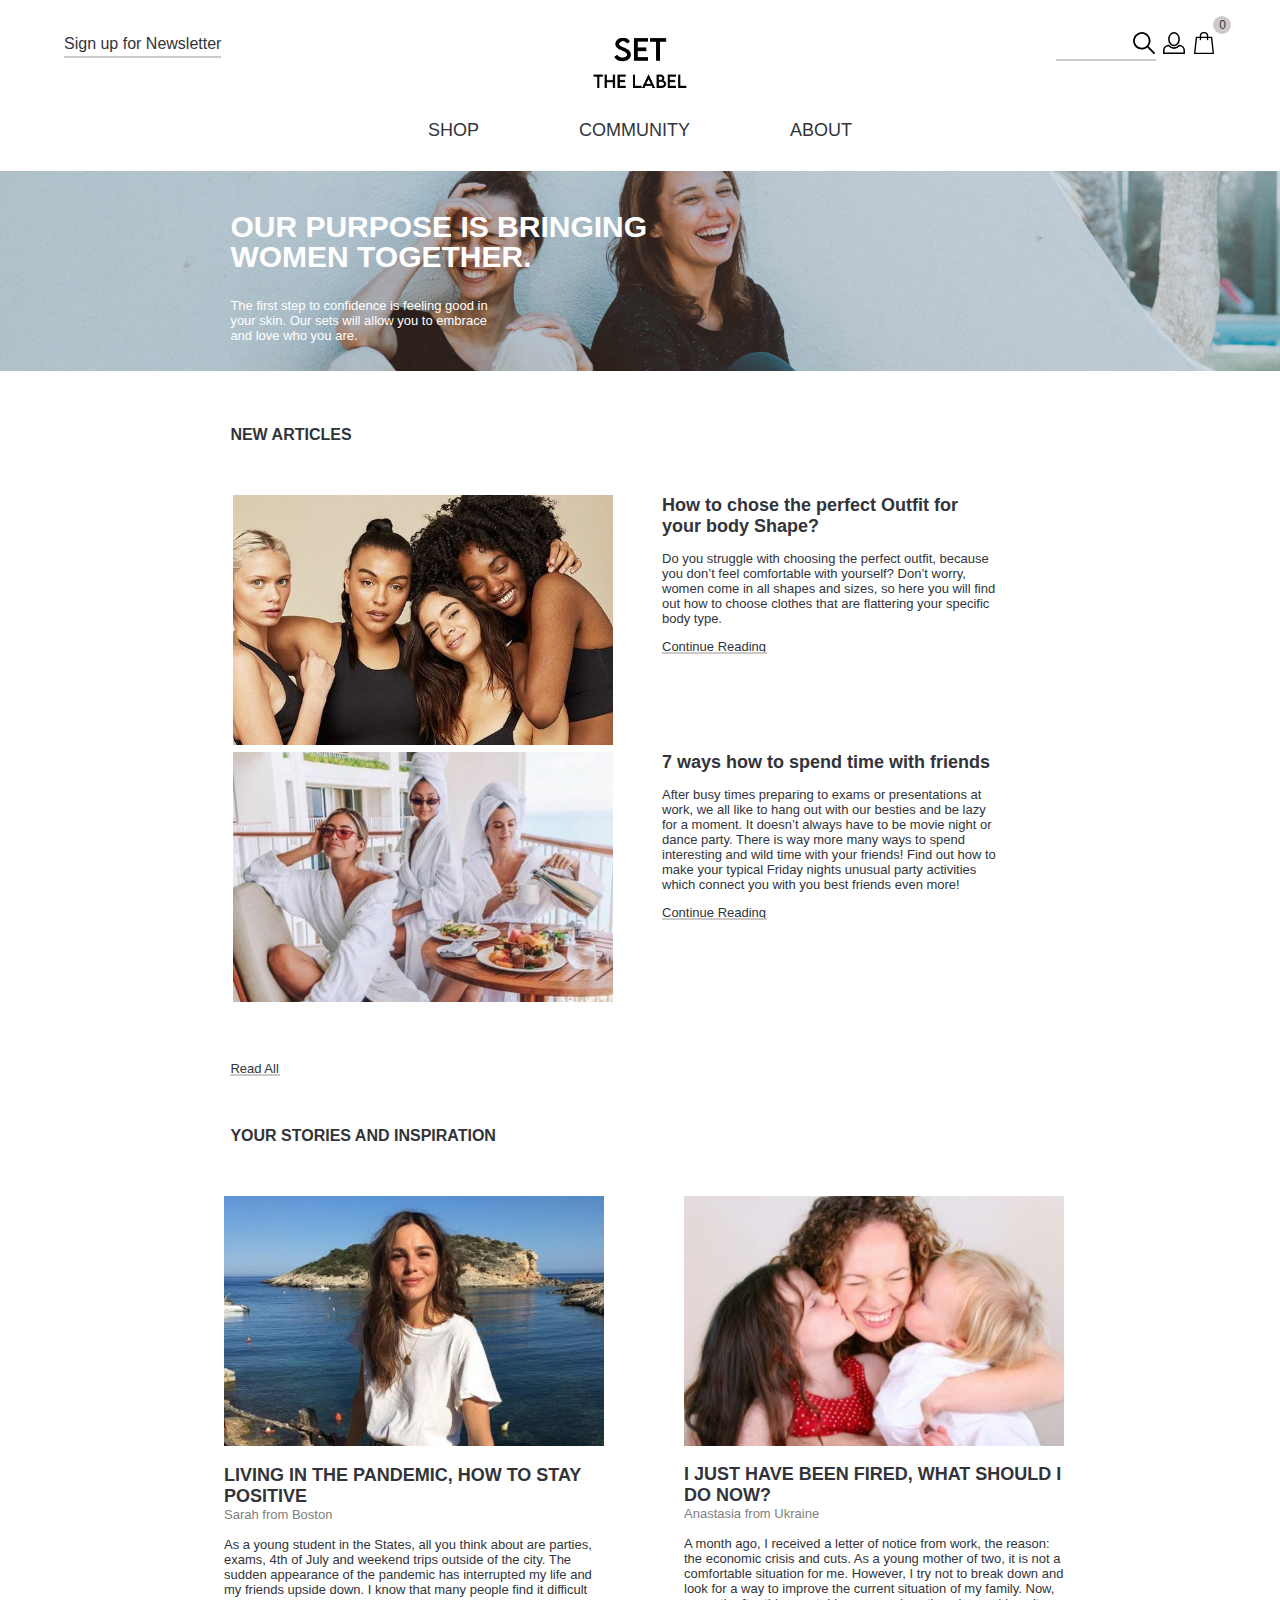
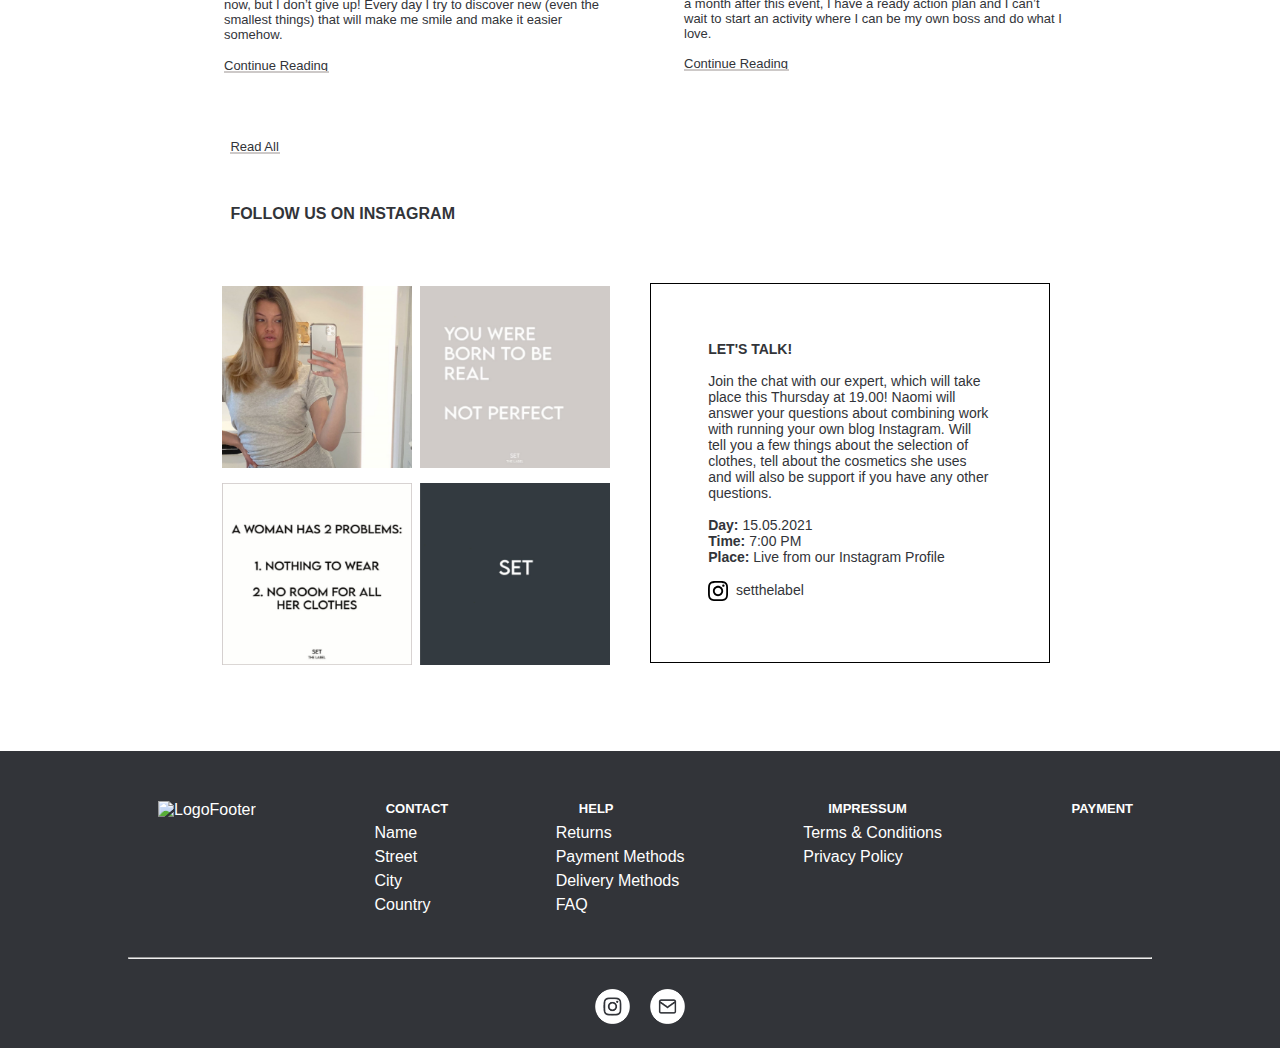
==== community.html @ 4d8b1710 "added community page" ====
<!DOCTYPE html>
<html lang="en">

<head>
  <meta charset="UTF-8" />
  <meta name="viewport" content="width=device-width, initial-scale=1.0" />
  <link rel="stylesheet" href="https://use.typekit.net/lex5vcp.css" />
  <link rel="stylesheet" type="text/css" href="//cdn.jsdelivr.net/npm/slick-carousel@1.8.1/slick/slick.css" />

  <link rel="stylesheet" href="css/community.css" />
  <link rel="stylesheet" href="css/main.css" />

  <title>Set The Label | COMMUNITY</title>
</head>

<body>
  <header>
    <div class="top-layer">
      <p class="newsletter-btn">Sign up for Newsletter</p>
      <a href="index.html"><img src="resources/icons/logo.png" class="logo" alt="Logo" /></a>
      <div class="sidenav">
        <button class="search-icon"><img src="resources/icons/search.svg" class="sidenav-icon" alt="Search Icon" /></button>
        <img src="resources/icons/avatar.svg" class="sidenav-icon" alt="Avatar Icon" />
        <button class="bag-icon"><img src="resources/icons/bag.svg" class="sidenav-icon " alt="Bag Icon" /></button>
      </div>
    </div>
    <nav>
      <a href="pages/shop.html" class="nav-item">Shop</a>
      <a href="pages/community.html" class="nav-item">Community</a>
      <a href="pages/about.html" class="nav-item">About</a>
    </nav>
  </header>

  <section class="community">
    <img src="resources/images/two_women_sitting_on_white_ben.png" alt="Two women laughing">
    <h1>Our purpose is bringing women together.</h1>
    <h2>The first step to confidence is feeling good in your skin. Our sets will allow you to embrace and love who you are.
    </h2>
  </section>



<main>


<!--NEW ARTICLES-->


<h3 class="headline">NEW ARTICLES</h3>

<div class="flex-container">

  <div>
  <img src="resources/images/body2.jpg" class="img" alt="Body Positivity">
  </div>

  <div class="section-text">
        <h2>How to chose the perfect Outfit for your body Shape?</h2>
        <p class="h3">Do you struggle with choosing the perfect outfit, because you don’t feel comfortable with yourself? Don’t worry, women come in all shapes and sizes, so here you will find  out how to choose clothes that are flattering your specific body type.
        </p>
        <a href="#">
        <p class="h3 btn">Continue Reading</p>
        </a>
  </div>
</div>


<div class="flex-container">

  <div>
  <img src="resources/images/friends1.png" class="img" alt="Friends">
  </div>

  <div class="section-text">
        <h2>7 ways how to spend time with friends</h2>
        <p class="h3">After busy times preparing to exams or presentations at work, we all like to hang out with our besties and be lazy for a moment. It doesn’t always have to be movie night or dance party. There is way more many ways to spend interesting and wild time with your friends! Find out how to make your typical Friday nights unusual party activities which connect you with you best friends even more!
        </p>
        <a href="#">
        <p class="h3 btn">Continue Reading</p>
        </a></div>
</div>

<a href="#">
<p class="button btn2">Read All</p>
</a>



<!--STORIES AND INSPIRATIONS-->



<h3 class="headline">YOUR STORIES AND INSPIRATION</h3>

<div class="flex-container2">

  <div>
      <figure>
          <img src="resources/images/sarah.jpg" class="img2" alt="Sarah">
      </figure>
      <figcaption>
        <div>
        <h2>LIVING IN THE PANDEMIC, HOW TO STAY POSITIVE</h2>
        <p class="info">Sarah from Boston</p>
            <p class="h3">As a young student in the States, all you think about are parties, exams, 4th of July and weekend trips outside of the city. The sudden appearance of the pandemic has interrupted my life and my friends upside down. I know that many people find it difficult now, but I don’t give up! Every day I try to discover new (even the smallest things) that will make me smile and make it easier somehow.</p>
        <a href="#">
        <p class="h3 btn">Continue Reading</p>
        </a>
        </div>
      </figcaption>
  </div>


  <div class="img2 img3">
      <figure>
        <img src="resources/images/memeluk_anak_1024x682_e1500888.png" class="img2" alt="Anastasia">
      </figure>
      <figcaption>
        <div>
        <h2>I JUST HAVE BEEN FIRED, WHAT SHOULD I DO NOW?</h2>
        <p class="info">Anastasia from Ukraine</p>
        <p class="h3">A month ago, I received a letter of notice from work, the reason: the economic crisis and cuts. As a young mother of two, it is not a comfortable situation for me. However, I try not to break down and look for a way to improve the current situation of my family. Now, a month after this event, I have a ready action plan and I can’t wait to start an activity where I can be my own boss and do what I love.</p>
        <a href="#">
        <p class="h3 btn">Continue Reading</p>
        </a>
        </div>
      </figcaption>
  </div>
</div>

<a href="#">
<p class="button btn2">Read All</p>
</a>



<!--FOLLOW US ON INSTAGRAM-->



<h3 class="headline">FOLLOW US ON INSTAGRAM</h3>

<div class="insta-flex">
  <div class="flex-container3">
    <div>
    <div>
    <img  src="resources/images/Zrzut_ekranu_2020_05_8_o_21_36_b.png" class="Insta" alt="Instagram Post">
    </div>

    <div>
    <img src="resources/images/Zrzut_ekranu_2020_05_8_o_21_36_ce.png" class="Insta" alt="Instagram Post">
    </div>
    </div>

  <div>
    <div>
    <img  src="resources/images/Zrzut_ekranu_2020_05_8_o_21_36.png" class="Insta" alt="Instagram Post">
    </div>

    <div>
    <img src="resources/images/Zrzut_ekranu_2020_05_8_o_21_35.png" class="Insta" alt="Instagram Post">
    </div>
  </div>
 </div>

  <div>
    <div class="flex-container4">
    <p><strong>LET'S TALK!</strong></p><br>
    <p>Join the chat with our expert, which will take place this Thursday at 19.00! Naomi will answer your questions about combining work with running your own blog Instagram. Will tell you a few things about the selection of clothes, tell about the cosmetics she uses and will also be support if you have any other questions.</p><br>
    <p><strong>Day:</strong> 15.05.2021</p>
    <p><strong>Time:</strong> 7:00 PM </p>
    <p><strong>Place:</strong> Live from our Instagram Profile</p><br>
    <p><a href="https://instagram.com/setthelabel?igshid=az5zh1amlciv" target="_blank"><img align="center" src="resources/icons/instagram.svg" class="insta-icon" alt="Instagram Icon"> setthelabel</a></p>
    </div>
  </div>
</div>

</main>




<!--FOOTER-->



<footer>
    <div class="flex-footer">
      <img src="resources/images/logo-white.png" class="logo-footer" alt="LogoFooter" />
      <div>
        <h3>Contact</h3>
        <p>Name</p>
        <p>Street</p>
        <p>City</p>
        <p>Country</p>
      </div>
      <div>
        <h3>Help</h3>
        <p>Returns</p>
        <p>Payment Methods</p>
        <p>Delivery Methods</p>
        <p>FAQ</p>
      </div>
      <div>
        <h3>Impressum</h3>
        <p>Terms & Conditions</p>
        <p>Privacy Policy</p>
      </div>
      <div>
        <h3>Payment</h3>
      </div>
    </div>
    <hr>
    <div class="some">
      <a href="http://instagram.com/setthelabel?igshid=az5zh1amlciv"><img src="resources/icons/instagram.png"
          class="some-icon" alt="Instagram"></a>
      <img src="resources/icons/mail.png" class="some-icon" alt="Mail">
    </div>
</footer>

<script src="https://cdnjs.cloudflare.com/ajax/libs/jquery/3.5.1/jquery.min.js" integrity="sha256-9/aliU8dGd2tb6OSsuzixeV4y/faTqgFtohetphbbj0=" crossorigin="anonymous"></script>
<script type="text/javascript" src="//cdn.jsdelivr.net/npm/slick-carousel@1.8.1/slick/slick.min.js"></script>

<script src="js/index.js"></script>

</body>

</html>
---- css/community.css ----
.community {
  position: relative;
  color: white;
  align-content: center;
  justify-content: center;
}

.community img {
  width: 100%;
  height: 200px;
  object-fit: cover;
  object-position: top;
  transform: scaleX(-1);
}

.community h1 {
  text-transform: uppercase;
  font-size: 30px;
  width: 60%;
  line-height: 1;
  position: absolute;
  top: 45%;
  transform: translateY(-85%);
  align-content: center;
  justify-content: center;
  padding-left: 18%;
}

.community h2 {
  position: absolute;
  width: 40%;
  font-weight: 400;
  font-size: 13px;
  top: 80%;
   align-content: center;
  justify-content: center;
  text-align: left;
  transform: translateY(-80%);
    padding-left: 18%;
}

/* MAIN */

h3 {
    font-size: 13px;
    align-content: center;
    justify-content: center;
    padding-left: 18%;
}

.headline {
    margin: 4% 0 4% 0;
    align-content: center;
    justify-content: center;
    font-size: 16px;
}



h2{
    font-size: 18px;
}

.h3 {
    font-size: 13px;
    margin-top: 4%;
}


.img {
    height: 250px;
    width: 380px;
    object-fit: cover;
    object-position: top;
    margin: 0 4%;
}

.btn {
  font-weight: 500;
  position: relative;
}

.btn::after {
  content: "";
  width: 105px;
  height: 2px;
  position: absolute;
  background-color: #CDC9C8;
  bottom: 0;
  left: 0;
}

.btn2 {
  font-weight: 500;
  position: relative;
margin-left: 18%;
}

.btn2::after {
  content: "";
  width: 50px;
  height: 2px;
  position: absolute;
  background-color: #CDC9C8;
  bottom: 0;
  left: 0;
}

/* NEW ARTICLES */

.flex-container {
  display: flex;
 align-content: center;
  justify-content: center;
}

.flex-container > div {
  font-size: 30px;
  padding-right: 5%;
}

.section-text {
  width: 400px;

}

.button {
 align-content: center;
  justify-content: center;
  font-size: 13px;
  margin-top: 4%;
}

/* STORIES & INSPIRATION */

.flex-container2 {
  display: flex;
 align-content: center;
  justify-content: center;
}


.img2 {
  width: 380px;
  height: 250px;
  object-fit: cover;
  object-position: top;
  margin: 0 4%;
}

.img3 {
  padding-left: 30px;
}

.info {
  color: grey;
  font-size: 13px;
}

figcaption {
  display: block;
  text-align: left;
  margin: 4%;
  width: 380px;
}

/* FOLLOW US ON INSTAGRAM */

.flex-container3 {
  display: flex;
  align-content: center;
  justify-content: center;
}

.flex-container3 > div {
  font-size: 30px;
  padding: 2% 2% 2% 0;
}

.Insta {
  height: 190px;
  width: 190px;
  padding: 2% 0 2% 0;
}

.flex-container4 {
  width: 400px;
  height: 380px;
  margin-left: 40px;
  border-style: solid;
  border-width: thin;
  border-color: black;
  font-size: 14px;
  padding: 13%;
  margin-top: 2%;
  margin-bottom: 20%;
}

.insta-icon {
  width: 20px;
  margin-right: 4px;
}

.insta-flex {
  display: flex;
   align-content: center;
  justify-content: center;
}
---- css/main.css ----
/* navigation and footer */

@font-face {
  font-family: "lemonmilk";
  src: url(../resources/fonts/LEMONMILK-Regular.otf);
}

* {
  margin: 0;
  padding: 0;
  box-sizing: border-box;
}

body {
  font-family: interstate, sans-serif;
  color: #323439;
  font-size: 16px;
}

a {
  color: #323439;
  text-decoration: none;
}

button {
  color: #323439;
  font-family: interstate, sans-serif;
  background: none;
  border: none;
}

/* HEADER */

header {
  width: 90%;
  max-width: 1800px;
  margin: 0 auto;
}

.top-layer {
  display: flex;
  justify-content: space-between;
  margin-top: 30px;
}

.newsletter-btn {
  margin-top: 5px;
  font-weight: 500;
  position: relative;
  display: inline-block;
}

.newsletter-btn::after {
  content: "";
  width: 100%;
  height: 2px;
 position: absolute;
 bottom: 2px;
 left: 0;
  background-color: #CDC9C8;
}

.logo {
  height: 50px;
  position: absolute;
  top: 7%;
  left: 50%;
  transform: translate(-50%, -50%);
}

.sidenav-icon {
  height: 22px;
  margin: 2px;
}

.search-icon {
  position: relative;
}

.search-icon::after {
  content: "";
  width: 100px;
  height: 2px;
  background-color: #CDC9C8;
  position: absolute;
  bottom: -2px;
  left: -75px;
}

.bag-icon {
  position: relative;
}

.bag-icon::before {
  content: "0";
  
  font-size: 12px;
  font-weight: 500;
  z-index: 1;
  position: absolute;
  top: -12px;
  right: -10px;
 
}

.bag-icon::after {
  content: "";
  border-radius: 50%;
  width: 18px;
  height: 18px;
   background: #CDC9C8;
   position: absolute;
  top: -14px;
  right: -15px;
}

/* MAIN NAVIGATION */

nav {
  text-transform: uppercase;
  display: flex;
  justify-content: center;
  font-size: 18px;
  color: black;
}

.nav-item {
  margin: 60px 50px 30px;
}

.nav-item:hover {
  color: #CDC9C8;
}

/* FOOTER */

footer {
  background-color: #323439;
  color: white;
}

footer h3 {
  text-transform: uppercase;
  margin-bottom: 5px;
}

footer p {
  line-height: 1.5;
}

.logo-footer {
  height: 60px;
}

.flex-footer {
  display: flex;
  flex-direction: row;
  justify-content: space-between;
  padding: 30px;
  padding-top: 50px;
  width: 80%;
  margin: auto;

}

hr {
  margin: 10px auto;
  width: 80%;
  height: 1px;
  background: white;
}

.some {
  display: flex;
  flex-direction: row;
  justify-content: center;
}

.some-icon {
  height: 35px;
  width: 35px;
  margin: 20px 10px;
}

/* NEWSLETTER */

.newsletter_container {
    text-align: left;
    background-color: #323439;
    height: 250px;
    margin-top: 50px;
    color: white;
    display: flex;
    justify-content: center;
    padding-top: 80px;
    }

.tiny_paragraph {
    max-width: 400px;
    margin: auto;
    font-size: 23px;
    font-family: "lemonmilk";
    }


/* BANNER */


.header_container {
    position: absolute;
    top: 55%;
    left: 25%;
    transform: translateX(-50%) translateY(-50%);
    text-align:left;
    width: 40%;
}

.header_text {
    position: absolute;
    top: 70%;
    left: 20%;
    transform: translateX(-50%) translateY(-50%);
    text-align:left;
    width: 30%;
}

.site_title {
    font: 70px "lemonmilk";
    color: white;
}

.under_title {
    color: white;
    font-size: 20px;
}
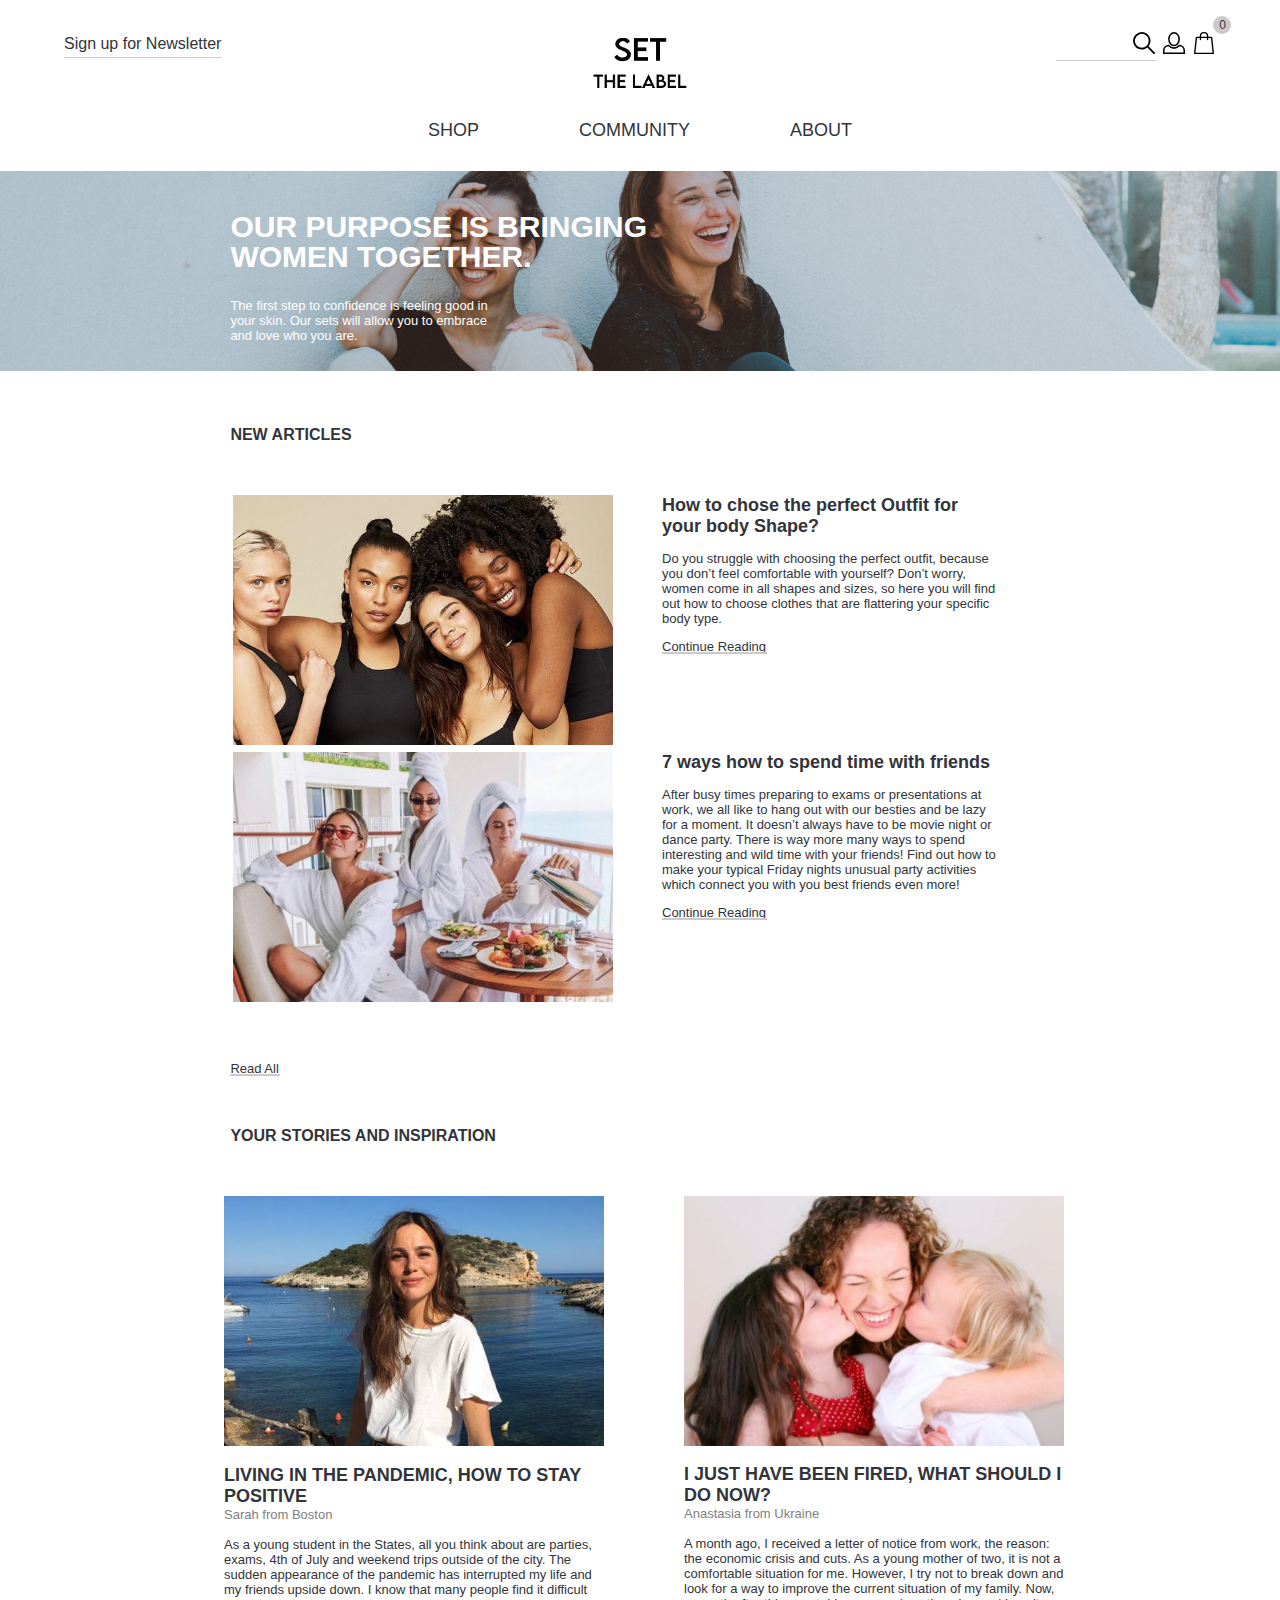
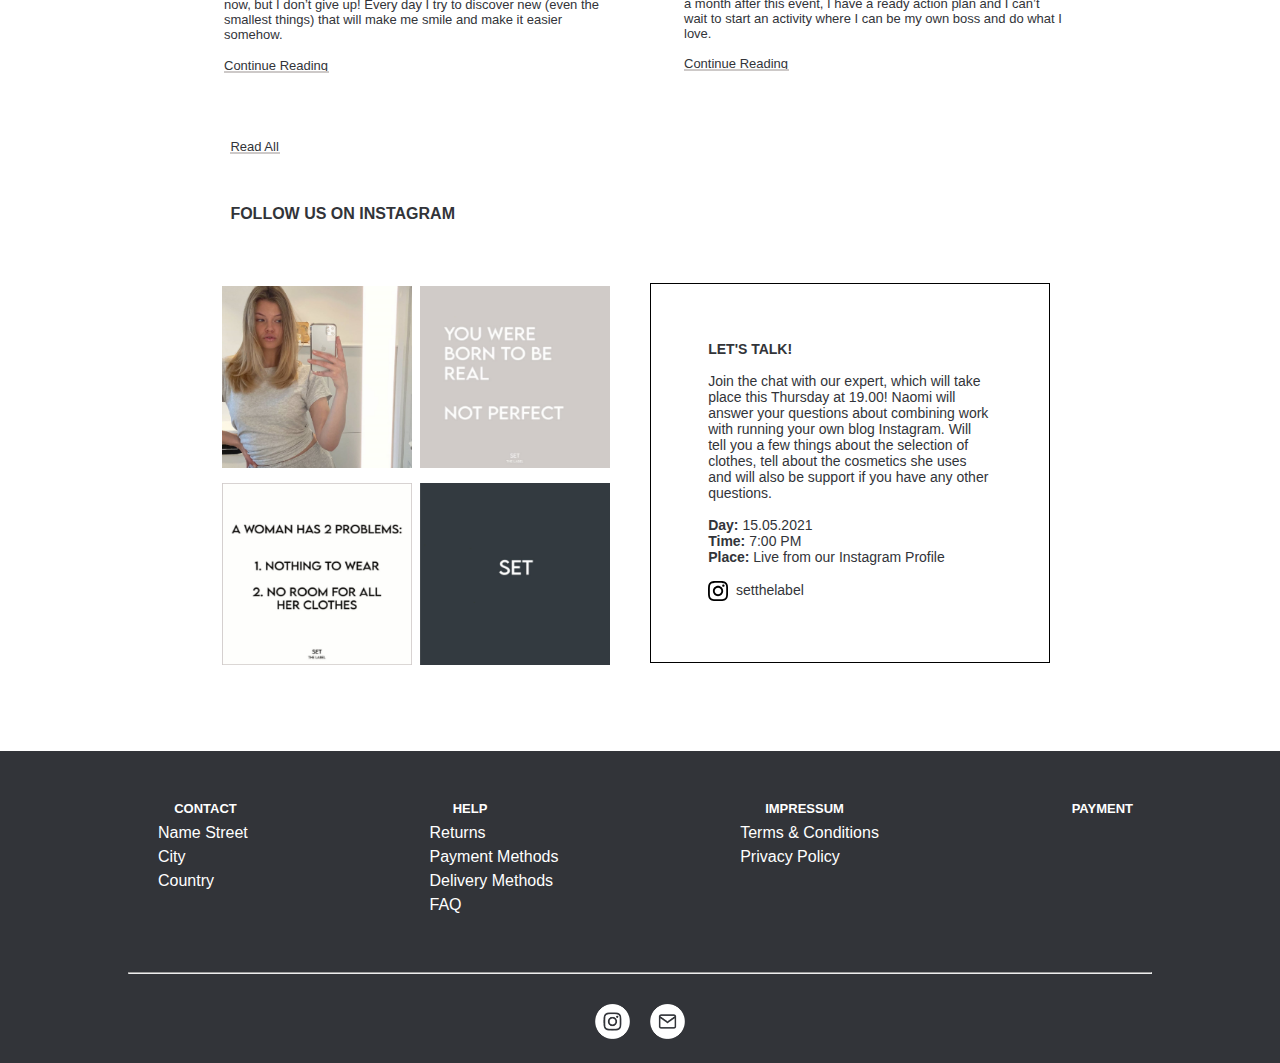
==== commit 3a61a98a: "Added mobile footer to all pages" ====
--- a/community.html
+++ b/community.html
@@ -184,39 +184,39 @@
 
 
 
-<footer>
-    <div class="flex-footer">
-      <img src="resources/images/logo-white.png" class="logo-footer" alt="LogoFooter" />
-      <div>
-        <h3>Contact</h3>
-        <p>Name</p>
-        <p>Street</p>
-        <p>City</p>
-        <p>Country</p>
-      </div>
-      <div>
-        <h3>Help</h3>
-        <p>Returns</p>
-        <p>Payment Methods</p>
-        <p>Delivery Methods</p>
-        <p>FAQ</p>
-      </div>
-      <div>
-        <h3>Impressum</h3>
-        <p>Terms & Conditions</p>
-        <p>Privacy Policy</p>
-      </div>
-      <div>
-        <h3>Payment</h3>
-      </div>
-    </div>
-    <hr>
-    <div class="some">
-      <a href="http://instagram.com/setthelabel?igshid=az5zh1amlciv"><img src="resources/icons/instagram.png"
-          class="some-icon" alt="Instagram"></a>
-      <img src="resources/icons/mail.png" class="some-icon" alt="Mail">
-    </div>
-</footer>
+    <footer>
+        <div class="flex-footer">
+            <img src="../resources/images/logo-white.png" class="logo-footer" alt="LogoFooter" />
+            <div>
+                <h3>Contact</h3>
+                <p>Name
+                Street <br>
+                City<br>
+                Country</p>
+            </div>
+            <div>
+                <h3>Help</h3>
+                <p>Returns<br>
+                Payment Methods<br>
+                Delivery Methods<br>
+                FAQ</p>
+            </div>
+            <div>
+                <h3>Impressum</h3>
+                <p>Terms & Conditions<br>
+                Privacy Policy</p>
+            </div>
+            <div>
+                <h3>Payment</h3>
+            </div>
+        </div>
+        <hr>
+        <div class="some">
+            <a href="http://instagram.com/setthelabel?igshid=az5zh1amlciv"><img src="../resources/icons/instagram.png"
+            class="some-icon" alt="Instagram"></a>
+            <img src="../resources/icons/mail.png" class="some-icon" alt="Mail">
+        </div>
+    </footer>
 
 <script src="https://cdnjs.cloudflare.com/ajax/libs/jquery/3.5.1/jquery.min.js" integrity="sha256-9/aliU8dGd2tb6OSsuzixeV4y/faTqgFtohetphbbj0=" crossorigin="anonymous"></script>
 <script type="text/javascript" src="//cdn.jsdelivr.net/npm/slick-carousel@1.8.1/slick/slick.min.js"></script>
--- a/css/main.css
+++ b/css/main.css
@@ -53,7 +53,7 @@
 .newsletter-btn::after {
   content: "";
   width: 100%;
-  height: 2px;
+  height: 1px;
  position: absolute;
  bottom: 2px;
  left: 0;
@@ -80,7 +80,7 @@
 .search-icon::after {
   content: "";
   width: 100px;
-  height: 2px;
+  height: 1px;
   background-color: #CDC9C8;
   position: absolute;
   bottom: -2px;
@@ -137,6 +137,7 @@
 footer {
   background-color: #323439;
   color: white;
+    height: auto;
 }
 
 footer h3 {
@@ -146,6 +147,183 @@
 
 footer p {
   line-height: 1.5;
+margin-bottom: 15px;
+}
+
+.logo-footer {
+  display: none;
+}
+
+.flex-footer {
+  display: flex;
+  flex-direction: column;
+    justify-content: center;
+    text-align: center;
+    padding-top: 40px;
+}
+
+hr {
+  margin: 10px auto;
+  width: 80%;
+  height: 1px;
+  background: white;
+}
+
+.some {
+  display: flex;
+  flex-direction: row;
+  justify-content: center;
+}
+
+.some-icon {
+  height: 35px;
+  width: 35px;
+  margin: 20px 10px;
+}
+
+
+
+
+/* FOR SCREENS */
+
+@media (min-width: 990px) {
+
+body {
+  font-family: interstate, sans-serif;
+  color: #323439;
+  font-size: 16px;
+}
+
+a {
+  color: #323439;
+  text-decoration: none;
+}
+
+button {
+  color: #323439;
+  font-family: interstate, sans-serif;
+  background: none;
+  border: none;
+}
+
+/* HEADER */
+
+header {
+  width: 90%;
+  max-width: 1800px;
+  margin: 0 auto;
+}
+
+.top-layer {
+  display: flex;
+  justify-content: space-between;
+  margin-top: 30px;
+}
+
+.newsletter-btn {
+  margin-top: 5px;
+  font-weight: 500;
+  position: relative;
+  display: inline-block;
+}
+
+.newsletter-btn::after {
+  content: "";
+  width: 100%;
+  height: 1px;
+ position: absolute;
+ bottom: 2px;
+ left: 0;
+  background-color: #CDC9C8;
+}
+
+.logo {
+  height: 50px;
+  position: absolute;
+  top: 7%;
+  left: 50%;
+  transform: translate(-50%, -50%);
+}
+
+.sidenav-icon {
+  height: 22px;
+  margin: 2px;
+}
+
+.search-icon {
+  position: relative;
+}
+
+.search-icon::after {
+  content: "";
+  width: 100px;
+  height: 1px;
+  background-color: #CDC9C8;
+  position: absolute;
+  bottom: -2px;
+  left: -75px;
+}
+
+.bag-icon {
+  position: relative;
+}
+
+.bag-icon::before {
+  content: "0";
+
+  font-size: 12px;
+  font-weight: 500;
+  z-index: 1;
+  position: absolute;
+  top: -12px;
+  right: -10px;
+
+}
+
+.bag-icon::after {
+  content: "";
+  border-radius: 50%;
+  width: 18px;
+  height: 18px;
+   background: #CDC9C8;
+   position: absolute;
+  top: -14px;
+  right: -15px;
+}
+
+/* MAIN NAVIGATION */
+
+nav {
+  text-transform: uppercase;
+  display: flex;
+  justify-content: center;
+  font-size: 18px;
+  color: black;
+}
+
+.nav-item {
+  margin: 60px 50px 30px;
+}
+
+.nav-item:hover {
+  color: #CDC9C8;
+}
+
+/* FOOTER */
+
+footer {
+  background-color: #323439;
+  color: white;
+    height: auto;
+}
+
+footer h3 {
+  text-transform: uppercase;
+  margin-bottom: 5px;
+}
+
+footer p {
+  line-height: 1.5;
 }
 
 .logo-footer {
@@ -156,11 +334,11 @@
   display: flex;
   flex-direction: row;
   justify-content: space-between;
+    text-align: left;
   padding: 30px;
   padding-top: 50px;
   width: 80%;
   margin: auto;
-
 }
 
 hr {
@@ -181,67 +359,14 @@
   width: 35px;
   margin: 20px 10px;
 }
-
-/* NEWSLETTER */
-
-.newsletter_container {
-    text-align: left;
-    background-color: #323439;
-    height: 250px;
-    margin-top: 50px;
-    color: white;
-    display: flex;
-    justify-content: center;
-    padding-top: 80px;
-    }
-
-.tiny_paragraph {
-    max-width: 400px;
-    margin: auto;
-    font-size: 23px;
-    font-family: "lemonmilk";
-    }
-
-
-/* BANNER */
-
-
-.header_container {
-    position: absolute;
-    top: 55%;
-    left: 25%;
-    transform: translateX(-50%) translateY(-50%);
-    text-align:left;
-    width: 40%;
-}
-
-.header_text {
-    position: absolute;
-    top: 70%;
-    left: 20%;
-    transform: translateX(-50%) translateY(-50%);
-    text-align:left;
-    width: 30%;
-}
-
-.site_title {
-    font: 70px "lemonmilk";
-    color: white;
-}
-
-.under_title {
-    color: white;
-    font-size: 20px;
-}
-
-
-
-
-
-
-
-
-
-
-
-
+}
+
+
+
+
+
+
+
+
+
+
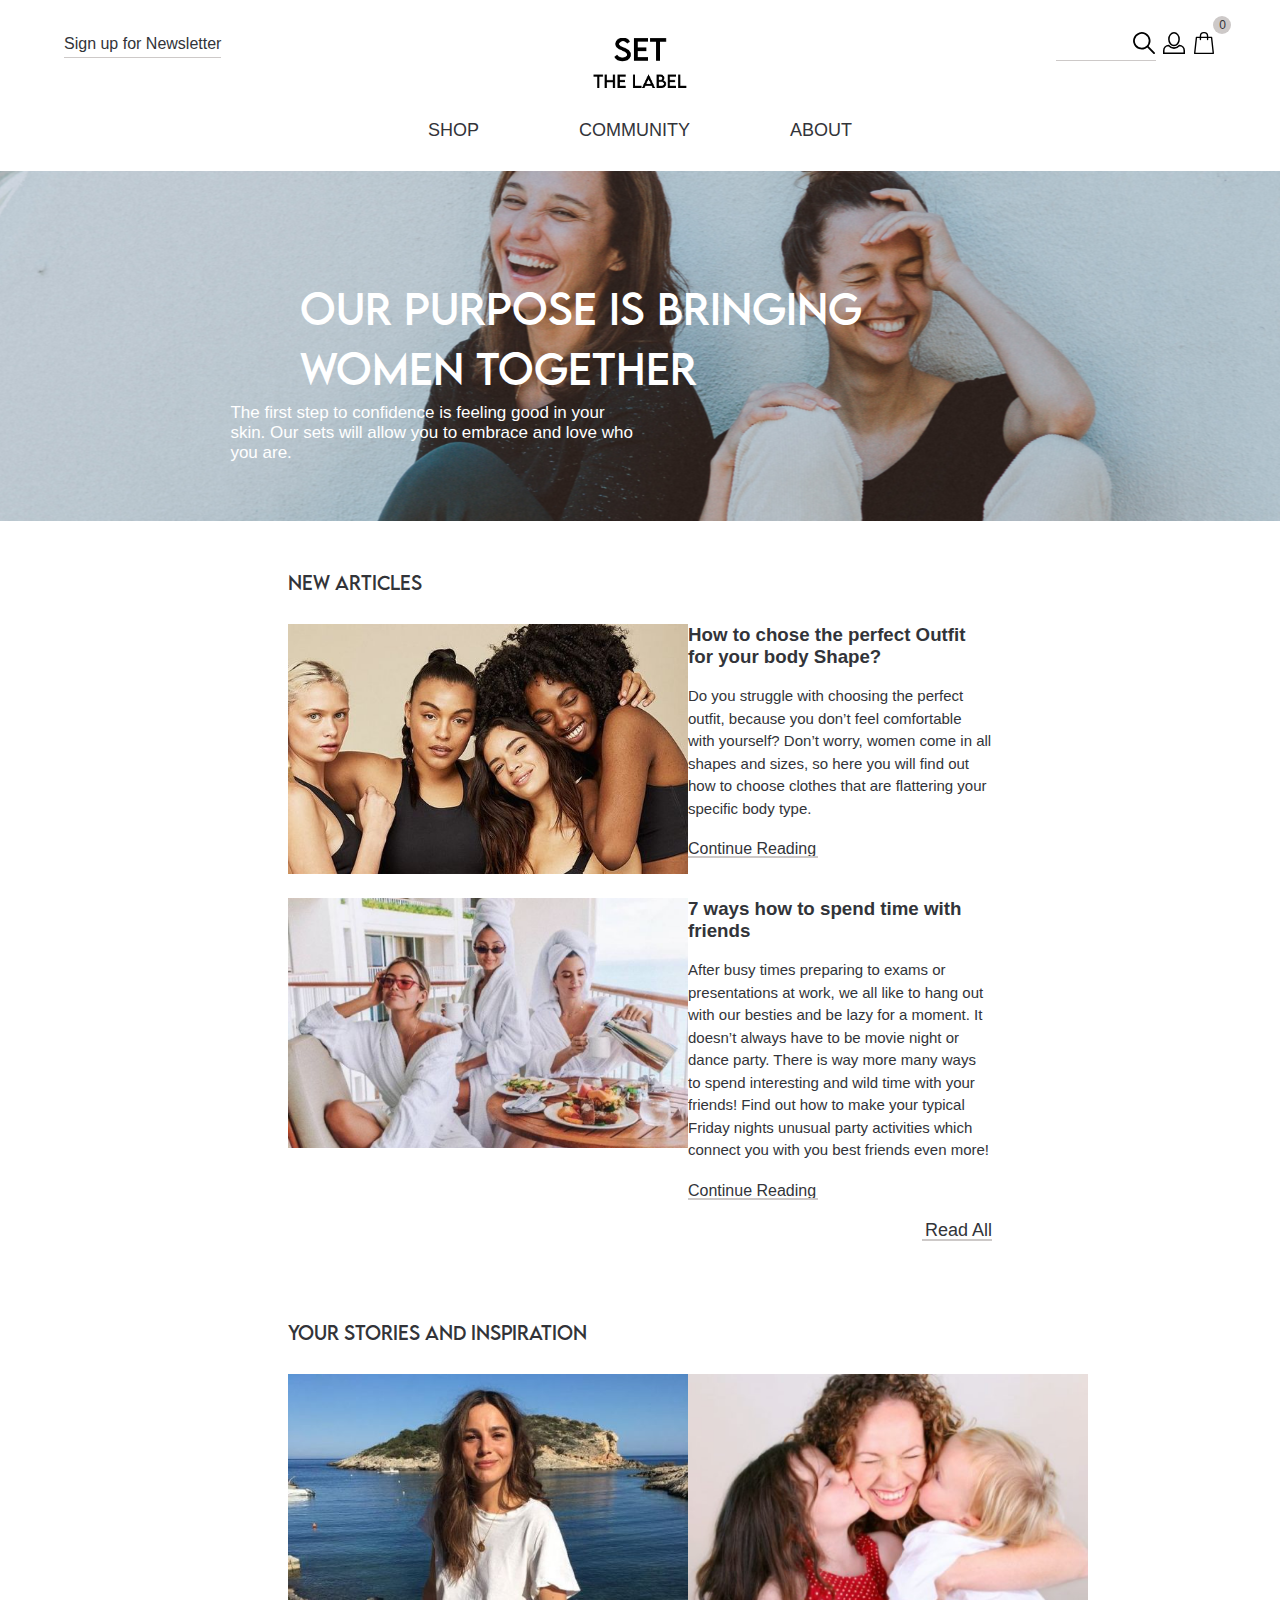
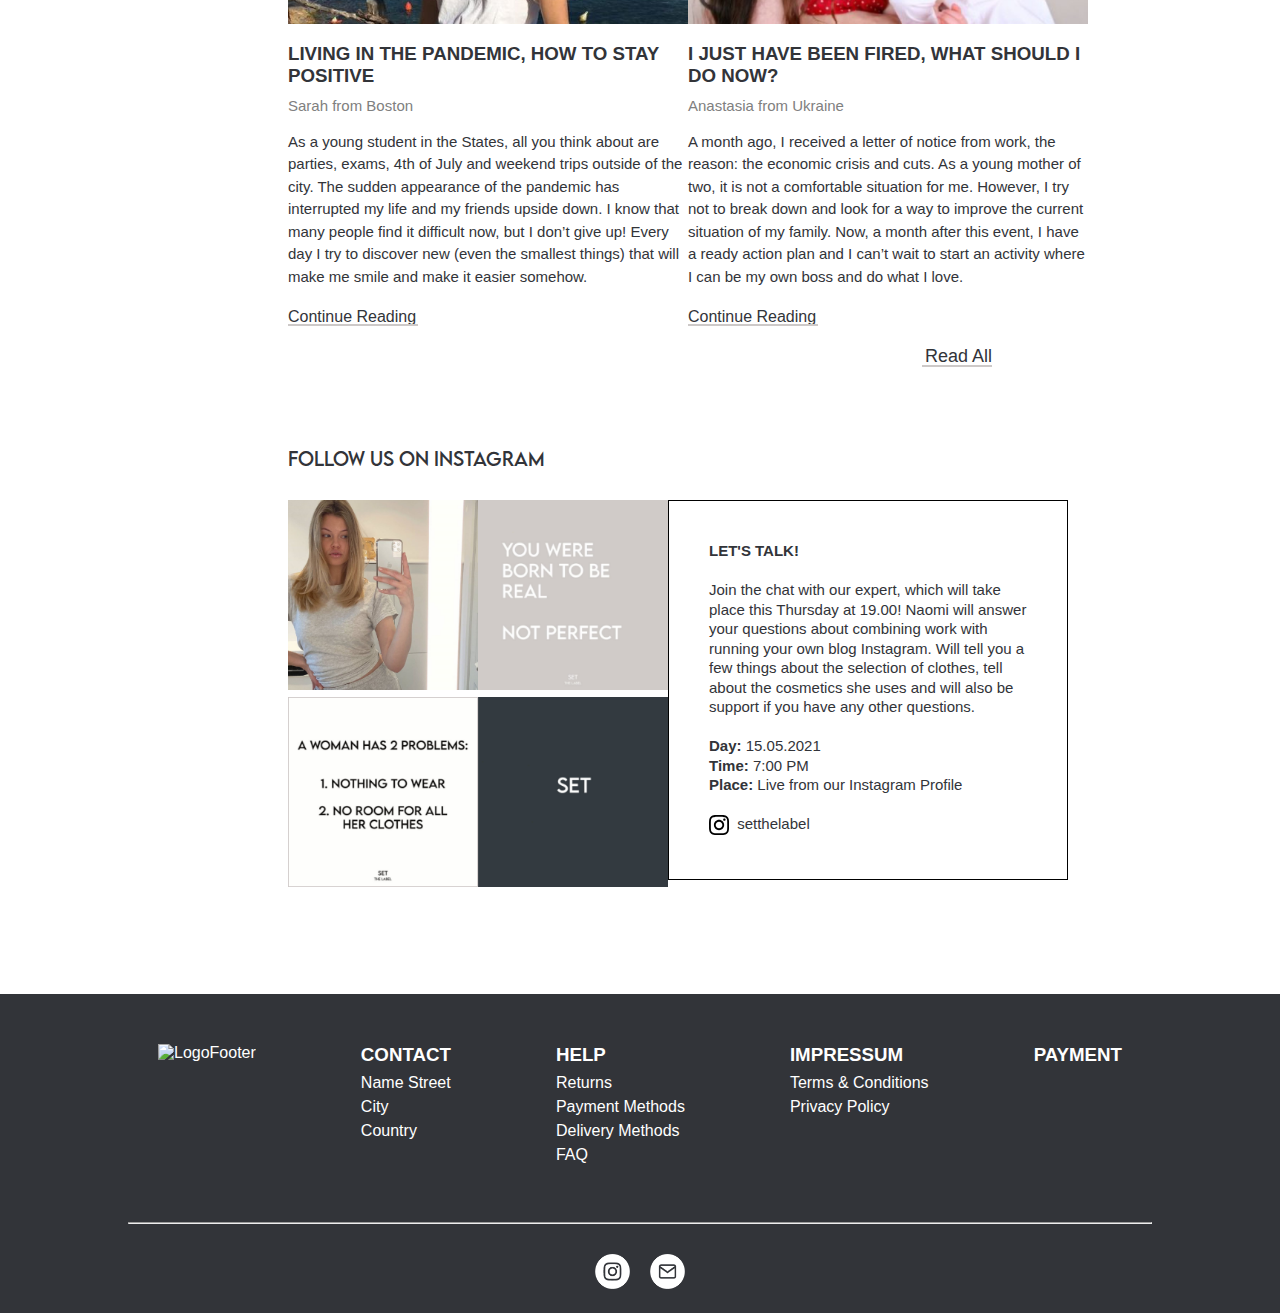
==== commit af5c209b: "Redisgned Community page" ====
--- a/community.html
+++ b/community.html
@@ -32,148 +32,148 @@
   </header>
 
   <section class="community">
-    <img src="resources/images/two_women_sitting_on_white_ben.png" alt="Two women laughing">
-    <h1>Our purpose is bringing women together.</h1>
-    <h2>The first step to confidence is feeling good in your skin. Our sets will allow you to embrace and love who you are.
-    </h2>
+        <h1 class="site_title">Our purpose is bringing women together</h1>
+
+            <h2>The first step to confidence is feeling good in your skin. Our sets will allow you to embrace and love who you are.
+            </h2>
   </section>
 
 
 
 <main>
 
-
 <!--NEW ARTICLES-->
 
-
-<h3 class="headline">NEW ARTICLES</h3>
-
-<div class="flex-container">
-
-  <div>
-  <img src="resources/images/body2.jpg" class="img" alt="Body Positivity">
-  </div>
-
-  <div class="section-text">
-        <h2>How to chose the perfect Outfit for your body Shape?</h2>
-        <p class="h3">Do you struggle with choosing the perfect outfit, because you don’t feel comfortable with yourself? Don’t worry, women come in all shapes and sizes, so here you will find  out how to choose clothes that are flattering your specific body type.
-        </p>
+    <section class="article_container">
+        <h2 class="headline">NEW ARTICLES</h2>
+
+            <div class="flex-container">
+                <div>
+                  <img src="resources/images/body2.jpg" class="article_img" alt="Body Positivity">
+                </div>
+
+                  <div class="section-text">
+                        <h3 class="article_title">How to chose the perfect Outfit for your body Shape?</h3>
+
+                        <p class="paragraph">Do you struggle with choosing the perfect outfit, because you don’t feel comfortable with yourself? Don’t worry, women come in all shapes and sizes, so here you will find  out how to choose clothes that are flattering your specific body type.
+                        </p>
+                        <a href="#">
+                        <p class="continue-reading-btn">Continue Reading</p>
+                        </a>
+                  </div>
+        </div>
+
+
+        <div class="flex-container">
+              <div>
+              <img src="resources/images/friends1.png" class="article_img" alt="Friends">
+              </div>
+
+              <div class="section-text">
+                    <h3 class="article_title">7 ways how to spend time with friends</h3>
+
+                    <p class="paragraph">After busy times preparing to exams or presentations at work, we all like to hang out with our besties and be lazy for a moment. It doesn’t always have to be movie night or dance party. There is way more many ways to spend interesting and wild time with your friends! Find out how to make your typical Friday nights unusual party activities which connect you with you best friends even more!
+                    </p>
+                    <a href="#">
+                    <p class="continue-reading-btn">Continue Reading</p>
+                    </a>
+                </div>
+        </div>
+
+            <a href="#">
+            <p class="read-all-btn">Read All</p>
+            </a>
+    </section>
+
+
+
+<!--STORIES AND INSPIRATIONS-->
+
+
+
+    <section class="inspiration_container">
+        <h3 class="headline">YOUR STORIES AND INSPIRATION</h3>
+        <div class="flex-container2">
+          <div class="story">
+              <figure>
+                  <img src="resources/images/sarah.jpg" class="img2" alt="Sarah">
+              </figure>
+                  <figcaption>
+                        <div>
+                        <h3 class="article_title">LIVING IN THE PANDEMIC, HOW TO STAY POSITIVE</h3>
+                        <p class="info">Sarah from Boston</p>
+                            <p class="paragraph">As a young student in the States, all you think about are parties, exams, 4th of July and weekend trips outside of the city. The sudden appearance of the pandemic has interrupted my life and my friends upside down. I know that many people find it difficult now, but I don’t give up! Every day I try to discover new (even the smallest things) that will make me smile and make it easier somehow.</p>
+                        <a href="#">
+                        <p class="continue-reading-btn">Continue Reading</p>
+                        </a>
+                        </div>
+                  </figcaption>
+          </div>
+
+
+          <div class="img2 img3">
+              <figure>
+                <img src="resources/images/memeluk_anak_1024x682_e1500888.png" class="img2" alt="Anastasia">
+              </figure>
+              <figcaption>
+                <div class="story">
+                <h3 class="article_title">I JUST HAVE BEEN FIRED, WHAT SHOULD I DO NOW?</h3>
+                <p class="info">Anastasia from Ukraine</p>
+                <p class="paragraph">A month ago, I received a letter of notice from work, the reason: the economic crisis and cuts. As a young mother of two, it is not a comfortable situation for me. However, I try not to break down and look for a way to improve the current situation of my family. Now, a month after this event, I have a ready action plan and I can’t wait to start an activity where I can be my own boss and do what I love.</p>
+                <a href="#">
+                <p class="continue-reading-btn">Continue Reading</p>
+                </a>
+                </div>
+              </figcaption>
+          </div>
+        </div>
+
         <a href="#">
-        <p class="h3 btn">Continue Reading</p>
+        <p class="read-all-btn">Read All</p>
         </a>
-  </div>
-</div>
-
-
-<div class="flex-container">
-
-  <div>
-  <img src="resources/images/friends1.png" class="img" alt="Friends">
-  </div>
-
-  <div class="section-text">
-        <h2>7 ways how to spend time with friends</h2>
-        <p class="h3">After busy times preparing to exams or presentations at work, we all like to hang out with our besties and be lazy for a moment. It doesn’t always have to be movie night or dance party. There is way more many ways to spend interesting and wild time with your friends! Find out how to make your typical Friday nights unusual party activities which connect you with you best friends even more!
-        </p>
-        <a href="#">
-        <p class="h3 btn">Continue Reading</p>
-        </a></div>
-</div>
-
-<a href="#">
-<p class="button btn2">Read All</p>
-</a>
-
-
-
-<!--STORIES AND INSPIRATIONS-->
-
-
-
-<h3 class="headline">YOUR STORIES AND INSPIRATION</h3>
-
-<div class="flex-container2">
-
-  <div>
-      <figure>
-          <img src="resources/images/sarah.jpg" class="img2" alt="Sarah">
-      </figure>
-      <figcaption>
-        <div>
-        <h2>LIVING IN THE PANDEMIC, HOW TO STAY POSITIVE</h2>
-        <p class="info">Sarah from Boston</p>
-            <p class="h3">As a young student in the States, all you think about are parties, exams, 4th of July and weekend trips outside of the city. The sudden appearance of the pandemic has interrupted my life and my friends upside down. I know that many people find it difficult now, but I don’t give up! Every day I try to discover new (even the smallest things) that will make me smile and make it easier somehow.</p>
-        <a href="#">
-        <p class="h3 btn">Continue Reading</p>
-        </a>
-        </div>
-      </figcaption>
-  </div>
-
-
-  <div class="img2 img3">
-      <figure>
-        <img src="resources/images/memeluk_anak_1024x682_e1500888.png" class="img2" alt="Anastasia">
-      </figure>
-      <figcaption>
-        <div>
-        <h2>I JUST HAVE BEEN FIRED, WHAT SHOULD I DO NOW?</h2>
-        <p class="info">Anastasia from Ukraine</p>
-        <p class="h3">A month ago, I received a letter of notice from work, the reason: the economic crisis and cuts. As a young mother of two, it is not a comfortable situation for me. However, I try not to break down and look for a way to improve the current situation of my family. Now, a month after this event, I have a ready action plan and I can’t wait to start an activity where I can be my own boss and do what I love.</p>
-        <a href="#">
-        <p class="h3 btn">Continue Reading</p>
-        </a>
-        </div>
-      </figcaption>
-  </div>
-</div>
-
-<a href="#">
-<p class="button btn2">Read All</p>
-</a>
+    </section>
 
 
 
 <!--FOLLOW US ON INSTAGRAM-->
 
-
-
-<h3 class="headline">FOLLOW US ON INSTAGRAM</h3>
-
-<div class="insta-flex">
-  <div class="flex-container3">
-    <div>
-    <div>
-    <img  src="resources/images/Zrzut_ekranu_2020_05_8_o_21_36_b.png" class="Insta" alt="Instagram Post">
-    </div>
-
-    <div>
-    <img src="resources/images/Zrzut_ekranu_2020_05_8_o_21_36_ce.png" class="Insta" alt="Instagram Post">
-    </div>
-    </div>
-
-  <div>
-    <div>
-    <img  src="resources/images/Zrzut_ekranu_2020_05_8_o_21_36.png" class="Insta" alt="Instagram Post">
-    </div>
-
-    <div>
-    <img src="resources/images/Zrzut_ekranu_2020_05_8_o_21_35.png" class="Insta" alt="Instagram Post">
-    </div>
-  </div>
- </div>
-
-  <div>
-    <div class="flex-container4">
-    <p><strong>LET'S TALK!</strong></p><br>
-    <p>Join the chat with our expert, which will take place this Thursday at 19.00! Naomi will answer your questions about combining work with running your own blog Instagram. Will tell you a few things about the selection of clothes, tell about the cosmetics she uses and will also be support if you have any other questions.</p><br>
-    <p><strong>Day:</strong> 15.05.2021</p>
-    <p><strong>Time:</strong> 7:00 PM </p>
-    <p><strong>Place:</strong> Live from our Instagram Profile</p><br>
-    <p><a href="https://instagram.com/setthelabel?igshid=az5zh1amlciv" target="_blank"><img align="center" src="resources/icons/instagram.svg" class="insta-icon" alt="Instagram Icon"> setthelabel</a></p>
-    </div>
-  </div>
-</div>
+    <section class="instagram">
+        <h3 class="headline">FOLLOW US ON INSTAGRAM</h3>
+            <div class="insta-flex">
+                  <div class="flex-container3">
+                    <div>
+                    <div>
+                    <img  src="resources/images/Zrzut_ekranu_2020_05_8_o_21_36_b.png" class="Insta" alt="Instagram Post">
+                    </div>
+
+                    <div>
+                    <img src="resources/images/Zrzut_ekranu_2020_05_8_o_21_36_ce.png" class="Insta" alt="Instagram Post">
+                    </div>
+                    </div>
+
+                  <div>
+                    <div>
+                    <img  src="resources/images/Zrzut_ekranu_2020_05_8_o_21_36.png" class="Insta" alt="Instagram Post">
+                    </div>
+
+                    <div>
+                    <img src="resources/images/Zrzut_ekranu_2020_05_8_o_21_35.png" class="Insta" alt="Instagram Post">
+                    </div>
+                  </div>
+                 </div>
+
+                  <div>
+                    <div class="flex-container4">
+                        <p><strong>LET'S TALK!</strong></p><br>
+                        <p>Join the chat with our expert, which will take place this Thursday at 19.00! Naomi will answer your questions about combining work with running your own blog Instagram. Will tell you a few things about the selection of clothes, tell about the cosmetics she uses and will also be support if you have any other questions.</p><br>
+                        <p><strong>Day:</strong> 15.05.2021</p>
+                        <p><strong>Time:</strong> 7:00 PM </p>
+                        <p><strong>Place:</strong> Live from our Instagram Profile</p><br>
+                        <p><a href="https://instagram.com/setthelabel?igshid=az5zh1amlciv" target="_blank"><img align="center" src="resources/icons/instagram.svg" class="insta-icon" alt="Instagram Icon"> setthelabel</a></p>
+                    </div>
+                  </div>
+            </div>
+    </section>
 
 </main>
 
--- a/css/community.css
+++ b/css/community.css
@@ -1,36 +1,57 @@
+@font-face {
+  font-family: "lemonmilk";
+  src: url(../resources/fonts/LEMONMILK-Regular.otf);
+}
+
+* {
+  margin: 0;
+  padding: 0;
+  box-sizing: border-box;
+}
+
+body {
+  font-family: interstate, sans-serif;
+  color: #323439;
+  font-size: 16px;
+}
+
+.section-h2::before {
+  content: "";
+  height: 90%;
+  width: 5px;
+  background-color: #CDC9C8;
+  position: absolute;
+  left: -10px;
+  top: 0;
+}
+
+
 .community {
-  position: relative;
-  color: white;
-  align-content: center;
-  justify-content: center;
-}
-
-.community img {
-  width: 100%;
-  height: 200px;
-  object-fit: cover;
-  object-position: top;
-  transform: scaleX(-1);
+    height: 350px;
+    background-image: url(../resources/images/two_women_sitting_on_white_ben.png);
+    position: relative;
+    background-position: top;
+    color: white;
+
 }
 
 .community h1 {
   text-transform: uppercase;
-  font-size: 30px;
-  width: 60%;
-  line-height: 1;
+  font: 40px "lemonmilk";
+  line-height: 1.5;
+  width: 50%;
   position: absolute;
-  top: 45%;
+  top: 60%;
+  left: 300px;
   transform: translateY(-85%);
   align-content: center;
-  justify-content: center;
-  padding-left: 18%;
 }
 
 .community h2 {
   position: absolute;
-  width: 40%;
+  width: 50%;
   font-weight: 400;
-  font-size: 13px;
+  font-size: 17px;
   top: 80%;
    align-content: center;
   justify-content: center;
@@ -41,24 +62,20 @@
 
 /* MAIN */
 
-h3 {
-    font-size: 13px;
-    align-content: center;
-    justify-content: center;
-    padding-left: 18%;
+.article_container {
+    width: 55%;
+    margin: auto;
+    margin-top: 50px;
+    margin-bottom: 50px;
 }
 
 .headline {
-    margin: 4% 0 4% 0;
-    align-content: center;
-    justify-content: center;
-    font-size: 16px;
-}
-
-
-
-h2{
-    font-size: 18px;
+    font: 18px "lemonmilk";
+    margin-bottom: 30px;
+}
+
+.article_title {
+    font: 12px;
 }
 
 .h3 {
@@ -67,61 +84,65 @@
 }
 
 
-.img {
+.article_img {
     height: 250px;
-    width: 380px;
+    width: 400px;
     object-fit: cover;
     object-position: top;
-    margin: 0 4%;
-}
-
-.btn {
-  font-weight: 500;
-  position: relative;
-}
-
-.btn::after {
-  content: "";
-  width: 105px;
-  height: 2px;
-  position: absolute;
-  background-color: #CDC9C8;
-  bottom: 0;
-  left: 0;
-}
-
-.btn2 {
-  font-weight: 500;
-  position: relative;
-margin-left: 18%;
-}
-
-.btn2::after {
-  content: "";
-  width: 50px;
-  height: 2px;
-  position: absolute;
-  background-color: #CDC9C8;
-  bottom: 0;
-  left: 0;
-}
+}
+
+.continue-reading-btn {
+    margin-top: 20px;
+    font-weight: 500;
+    position: relative;
+  }
+
+.continue-reading-btn::after {
+    content: "";
+    width: 130px;
+    height: 2px;
+    position: absolute;
+    background-color: #CDC9C8;
+    bottom: 0;
+    left: 0;
+  }
+
+.read-all-btn {
+    margin-top: 20px;
+    font-weight: 500;
+    font-size: 18px;
+    position: relative;
+    text-align: right
+}
+
+.read-all-btn::after {
+    content: "";
+    justify-content: center;
+    width: 70px;
+    height: 2px;
+    position: absolute;
+    background-color: #CDC9C8;
+    bottom: 0;
+    right: 0;
+  }
 
 /* NEW ARTICLES */
 
 .flex-container {
-  display: flex;
- align-content: center;
-  justify-content: center;
-}
-
-.flex-container > div {
-  font-size: 30px;
-  padding-right: 5%;
+    display: flex;
+    flex-direction: row;
+    justify-content: space-between;
+    margin-bottom: 20px;
 }
 
 .section-text {
-  width: 400px;
-
+  width: 50%;
+}
+
+.paragraph {
+    font-size: 15px;
+    line-height: 1.5;
+    margin-top: 17px;
 }
 
 .button {
@@ -133,67 +154,82 @@
 
 /* STORIES & INSPIRATION */
 
+
+.inspiration_container {
+    width: 55%;
+    margin: auto;
+    margin-top: 80px;
+    margin-bottom: 50px;
+}
+
 .flex-container2 {
   display: flex;
- align-content: center;
-  justify-content: center;
-}
-
+  justify-content: space-between;
+  width: 100%;
+}
+
+.story {
+    width: 400px;
+}
 
 .img2 {
-  width: 380px;
+  width: 400px;
   height: 250px;
   object-fit: cover;
   object-position: top;
-  margin: 0 4%;
-}
-
-.img3 {
-  padding-left: 30px;
-}
+margin-bottom: 15px;
+}
+
 
 .info {
   color: grey;
-  font-size: 13px;
+  font-size: 15px;
+margin-top: 10px;
 }
 
 figcaption {
   display: block;
   text-align: left;
-  margin: 4%;
-  width: 380px;
-}
+  width: 400px;
+}
+
 
 /* FOLLOW US ON INSTAGRAM */
+
+.instagram {
+    width: 55%;
+    margin: auto;
+    margin-top: 80px;
+    margin-bottom: 100px;
+}
+
+.insta-flex {
+  display: flex;
+justify-content: space-between;
+}
 
 .flex-container3 {
   display: flex;
-  align-content: center;
-  justify-content: center;
 }
 
 .flex-container3 > div {
   font-size: 30px;
-  padding: 2% 2% 2% 0;
 }
 
 .Insta {
   height: 190px;
   width: 190px;
-  padding: 2% 0 2% 0;
 }
 
 .flex-container4 {
   width: 400px;
   height: 380px;
-  margin-left: 40px;
   border-style: solid;
   border-width: thin;
   border-color: black;
-  font-size: 14px;
-  padding: 13%;
-  margin-top: 2%;
-  margin-bottom: 20%;
+  font-size: 15px;
+    line-height: 1.3;
+  padding: 10%;
 }
 
 .insta-icon {
@@ -201,8 +237,4 @@
   margin-right: 4px;
 }
 
-.insta-flex {
-  display: flex;
-   align-content: center;
-  justify-content: center;
-}
+
--- a/css/main.css
+++ b/css/main.css
@@ -328,6 +328,7 @@
 
 .logo-footer {
   height: 60px;
+display: block;
 }
 
 .flex-footer {
